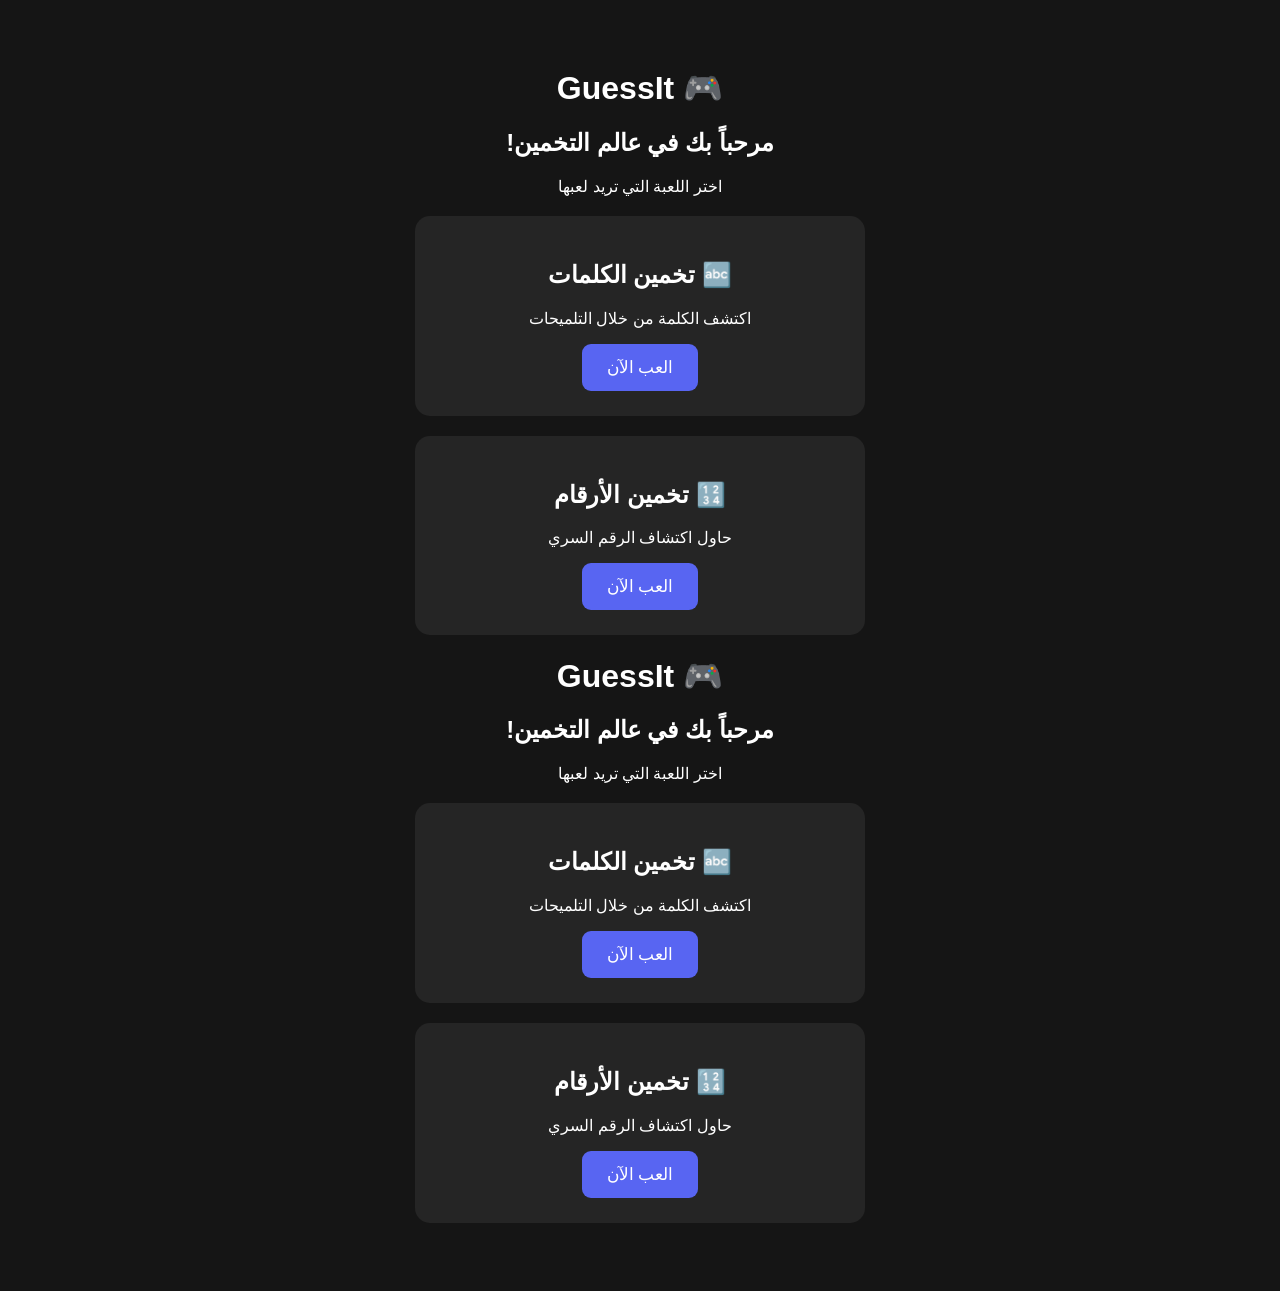
==== index.html @ 1dd9ca91 "Add files via upload" ====
<!DOCTYPE html>
<html lang="ar" dir="rtl">
<head>
    <meta charset="UTF-8">
    <meta name="viewport" content="width=device-width, initial-scale=1.0">
    <title>GuessIt</title>

    <style>
        body {
            background: #151515;
            color: white;
            font-family: Arial;
            text-align: center;
            padding: 40px 15px;
        }

        .container {
            max-width: 450px;
            margin: auto;
        }

        .game-card {
            background: #252525;
            padding: 25px;
            margin: 20px 0;
            border-radius: 15px;
        }

        button {
            background: #5865F2;
            color: white;
            border: none;
            padding: 13px 25px;
            border-radius: 9px;
            cursor: pointer;
            font-size: 17px;
        }

        button:hover {
            opacity: 0.8;
        }
    </style>
</head>

<body>

    <div class="container">

        <h1>🎮 GuessIt</h1>
        <h2>مرحباً بك في عالم التخمين!</h2>

        <p>اختر اللعبة التي تريد لعبها</p>

        <div class="game-card">
            <h2>🔤 تخمين الكلمات</h2>
            <p>اكتشف الكلمة من خلال التلميحات</p>
            <button onclick="location.href='words.html'">
                العب الآن
            </button>
        </div>

        <div class="game-card">
            <h2>🔢 تخمين الأرقام</h2>
            <p>حاول اكتشاف الرقم السري</p>
            <button onclick="location.href='numbers.html'">
                العب الآن
            </button>
        </div>

    </div>

</body>
</html><!DOCTYPE html>
<html lang="ar" dir="rtl">
<head>
    <meta charset="UTF-8">
    <meta name="viewport" content="width=device-width, initial-scale=1.0">
    <title>GuessIt</title>

    <style>
        body {
            background: #151515;
            color: white;
            font-family: Arial;
            text-align: center;
            padding: 40px 15px;
        }

        .container {
            max-width: 450px;
            margin: auto;
        }

        .game-card {
            background: #252525;
            padding: 25px;
            margin: 20px 0;
            border-radius: 15px;
        }

        button {
            background: #5865F2;
            color: white;
            border: none;
            padding: 13px 25px;
            border-radius: 9px;
            cursor: pointer;
            font-size: 17px;
        }

        button:hover {
            opacity: 0.8;
        }
    </style>
</head>

<body>

    <div class="container">

        <h1>🎮 GuessIt</h1>
        <h2>مرحباً بك في عالم التخمين!</h2>

        <p>اختر اللعبة التي تريد لعبها</p>

        <div class="game-card">
            <h2>🔤 تخمين الكلمات</h2>
            <p>اكتشف الكلمة من خلال التلميحات</p>
            <button onclick="location.href='words.html'">
                العب الآن
            </button>
        </div>

        <div class="game-card">
            <h2>🔢 تخمين الأرقام</h2>
            <p>حاول اكتشاف الرقم السري</p>
            <button onclick="location.href='numbers.html'">
                العب الآن
            </button>
        </div>

    </div>

</body>
</html>
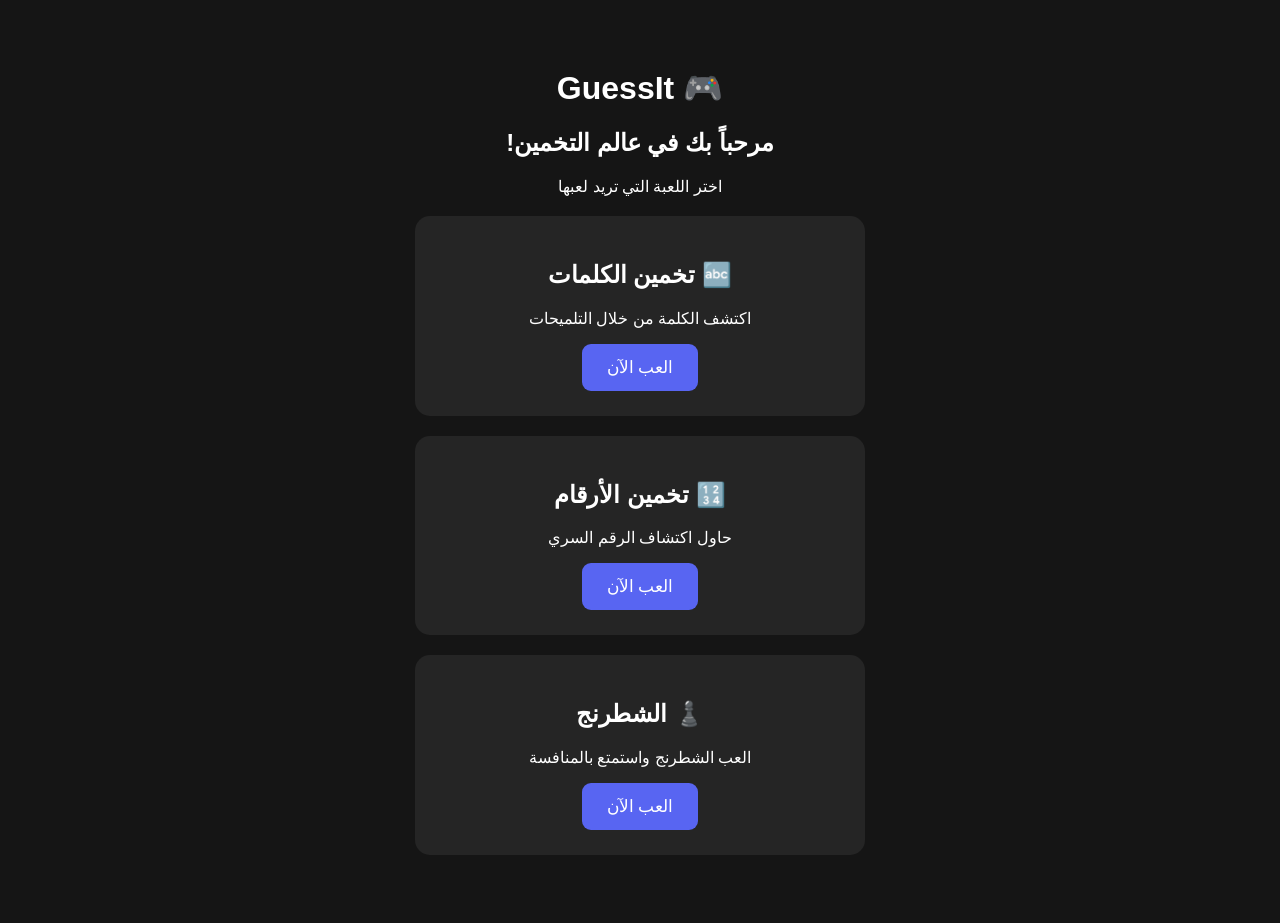
==== commit 5eff493a: "Add chess game option to GuessIt Added a new game card for chess with a button to play." ====
--- a/index.html
+++ b/index.html
@@ -67,74 +67,10 @@
             </button>
         </div>
 
-    </div>
-
-</body>
-</html><!DOCTYPE html>
-<html lang="ar" dir="rtl">
-<head>
-    <meta charset="UTF-8">
-    <meta name="viewport" content="width=device-width, initial-scale=1.0">
-    <title>GuessIt</title>
-
-    <style>
-        body {
-            background: #151515;
-            color: white;
-            font-family: Arial;
-            text-align: center;
-            padding: 40px 15px;
-        }
-
-        .container {
-            max-width: 450px;
-            margin: auto;
-        }
-
-        .game-card {
-            background: #252525;
-            padding: 25px;
-            margin: 20px 0;
-            border-radius: 15px;
-        }
-
-        button {
-            background: #5865F2;
-            color: white;
-            border: none;
-            padding: 13px 25px;
-            border-radius: 9px;
-            cursor: pointer;
-            font-size: 17px;
-        }
-
-        button:hover {
-            opacity: 0.8;
-        }
-    </style>
-</head>
-
-<body>
-
-    <div class="container">
-
-        <h1>🎮 GuessIt</h1>
-        <h2>مرحباً بك في عالم التخمين!</h2>
-
-        <p>اختر اللعبة التي تريد لعبها</p>
-
         <div class="game-card">
-            <h2>🔤 تخمين الكلمات</h2>
-            <p>اكتشف الكلمة من خلال التلميحات</p>
-            <button onclick="location.href='words.html'">
-                العب الآن
-            </button>
-        </div>
-
-        <div class="game-card">
-            <h2>🔢 تخمين الأرقام</h2>
-            <p>حاول اكتشاف الرقم السري</p>
-            <button onclick="location.href='numbers.html'">
+            <h2>♟️ الشطرنج</h2>
+            <p>العب الشطرنج واستمتع بالمنافسة</p>
+            <button onclick="location.href='chess.html'">
                 العب الآن
             </button>
         </div>
@@ -142,4 +78,4 @@
     </div>
 
 </body>
-</html>+</html>
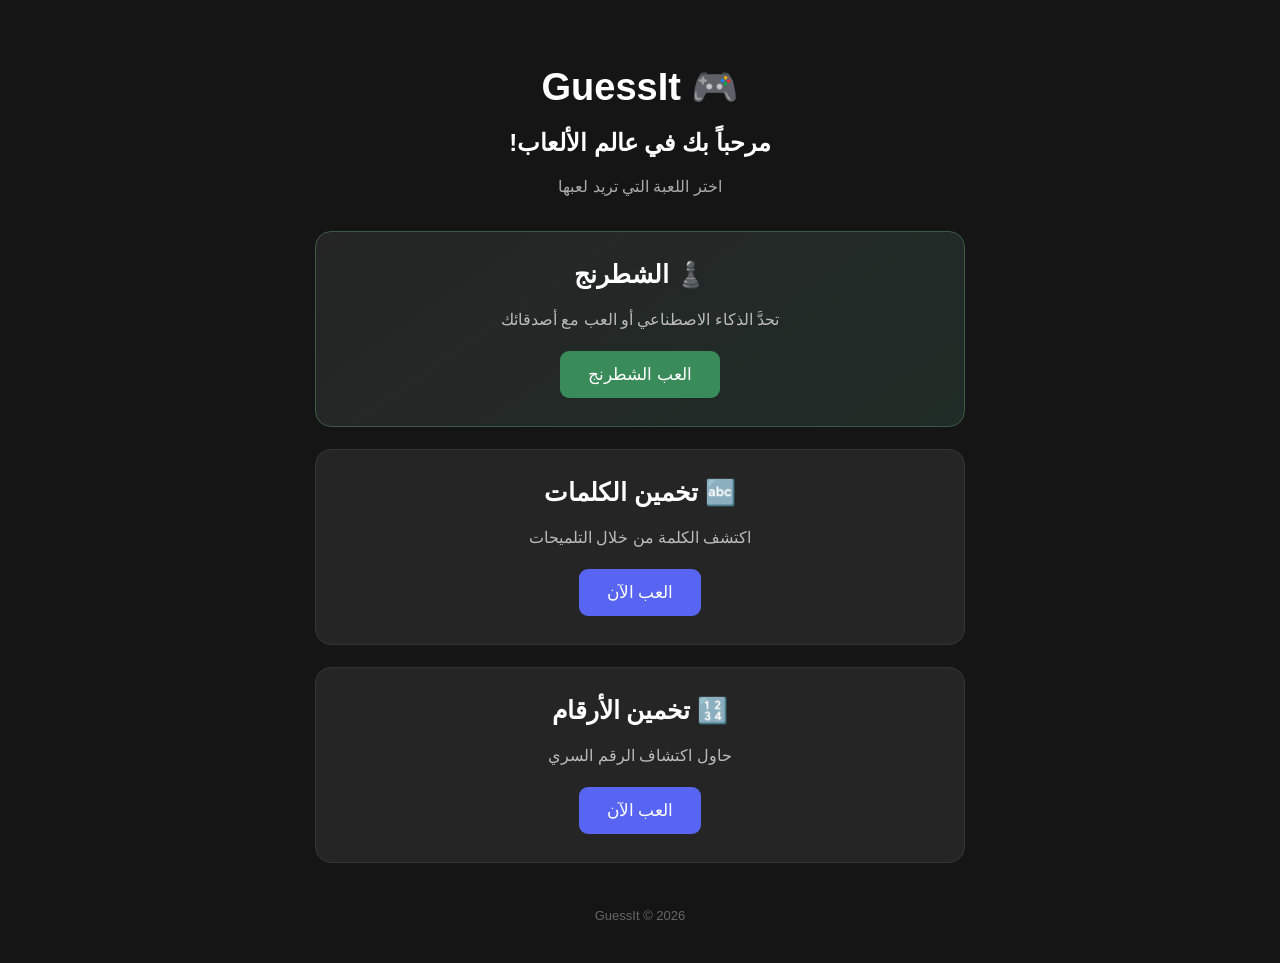
==== commit 7bd34465: "Add files via upload" ====
--- a/index.html
+++ b/index.html
@@ -3,41 +3,113 @@
 <head>
     <meta charset="UTF-8">
     <meta name="viewport" content="width=device-width, initial-scale=1.0">
+    <meta name="theme-color" content="#151515">
     <title>GuessIt</title>
 
     <style>
+        * {
+            box-sizing: border-box;
+        }
+
         body {
             background: #151515;
             color: white;
-            font-family: Arial;
+            font-family: Arial, sans-serif;
             text-align: center;
             padding: 40px 15px;
+            margin: 0;
         }
 
         .container {
-            max-width: 450px;
+            max-width: 650px;
             margin: auto;
+        }
+
+        h1 {
+            font-size: 38px;
+            margin-bottom: 12px;
+        }
+
+        .subtitle {
+            color: #aaa;
+            margin-bottom: 35px;
         }
 
         .game-card {
             background: #252525;
-            padding: 25px;
-            margin: 20px 0;
-            border-radius: 15px;
+            padding: 28px 20px;
+            margin: 22px 0;
+            border-radius: 16px;
+            border: 1px solid #353535;
+            transition: 0.25s;
+        }
+
+        .game-card:hover {
+            transform: translateY(-4px);
+            border-color: #5865F2;
+        }
+
+        .game-card h2 {
+            margin-top: 0;
+            font-size: 25px;
+        }
+
+        .game-card p {
+            color: #bbb;
+            margin-bottom: 22px;
         }
 
         button {
             background: #5865F2;
             color: white;
             border: none;
-            padding: 13px 25px;
+            padding: 13px 28px;
             border-radius: 9px;
             cursor: pointer;
             font-size: 17px;
+            transition: 0.2s;
         }
 
         button:hover {
-            opacity: 0.8;
+            opacity: 0.85;
+            transform: scale(1.03);
+        }
+
+        .chess-card {
+            background: linear-gradient(
+                145deg,
+                #252525,
+                #202c27
+            );
+            border-color: #3c5948;
+        }
+
+        .chess-card:hover {
+            border-color: #65c58a;
+        }
+
+        .chess-card button {
+            background: #398b59;
+        }
+
+        .footer {
+            color: #666;
+            margin-top: 45px;
+            font-size: 13px;
+        }
+
+        @media (max-width: 500px) {
+            body {
+                padding: 25px 12px;
+            }
+
+            h1 {
+                font-size: 31px;
+            }
+
+            .game-card {
+                padding: 23px 15px;
+            }
         }
     </style>
 </head>
@@ -47,35 +119,63 @@
     <div class="container">
 
         <h1>🎮 GuessIt</h1>
-        <h2>مرحباً بك في عالم التخمين!</h2>
 
-        <p>اختر اللعبة التي تريد لعبها</p>
+        <h2>مرحباً بك في عالم الألعاب!</h2>
 
+        <p class="subtitle">
+            اختر اللعبة التي تريد لعبها
+        </p>
+
+        <!-- Chess Game -->
+        <div class="game-card chess-card">
+
+            <h2>♟️ الشطرنج</h2>
+
+            <p>
+                تحدَّ الذكاء الاصطناعي أو العب مع أصدقائك
+            </p>
+
+            <button onclick="location.href='chess.html'">
+                العب الشطرنج
+            </button>
+
+        </div>
+
+        <!-- Word Guessing -->
         <div class="game-card">
+
             <h2>🔤 تخمين الكلمات</h2>
-            <p>اكتشف الكلمة من خلال التلميحات</p>
+
+            <p>
+                اكتشف الكلمة من خلال التلميحات
+            </p>
+
             <button onclick="location.href='words.html'">
                 العب الآن
             </button>
+
         </div>
 
+        <!-- Number Guessing -->
         <div class="game-card">
+
             <h2>🔢 تخمين الأرقام</h2>
-            <p>حاول اكتشاف الرقم السري</p>
+
+            <p>
+                حاول اكتشاف الرقم السري
+            </p>
+
             <button onclick="location.href='numbers.html'">
                 العب الآن
             </button>
+
         </div>
 
-        <div class="game-card">
-            <h2>♟️ الشطرنج</h2>
-            <p>العب الشطرنج واستمتع بالمنافسة</p>
-            <button onclick="location.href='chess.html'">
-                العب الآن
-            </button>
+        <div class="footer">
+            GuessIt © 2026
         </div>
 
     </div>
 
 </body>
-</html>
+</html>
